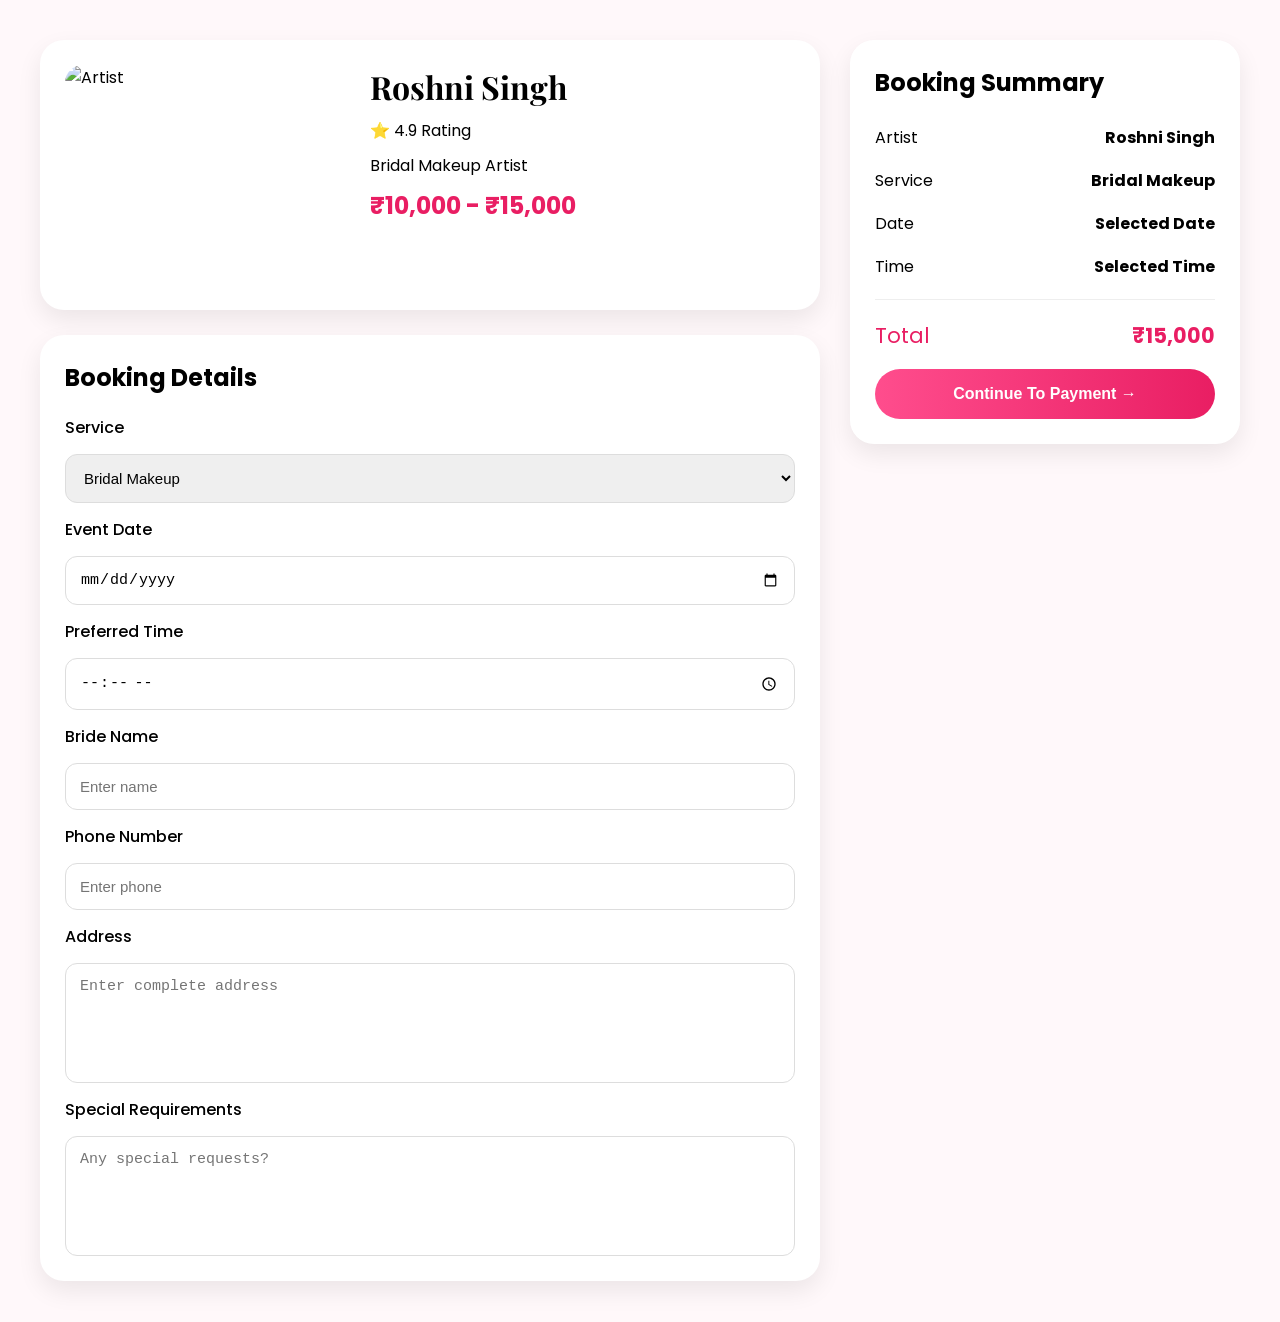
==== Project/checkout.html @ f3d64a3c "Add files via upload" ====
<!DOCTYPE html>
<html lang="en">
<head>
<meta charset="UTF-8">
<meta name="viewport" content="width=device-width, initial-scale=1.0">

<title>Checkout - Glam Bar</title>

<link href="https://fonts.googleapis.com/css2?family=Playfair+Display:wght@600;700&family=Poppins:wght@300;400;500;600&display=swap" rel="stylesheet">

<style>
    :root{
    --primary:#e91e63;
    --secondary:#ff4d8d;
    --bg:#fff8fa;
}

*{
    margin:0;
    padding:0;
    box-sizing:border-box;
}

body{
    font-family:'Poppins',sans-serif;
    background:var(--bg);
}

.checkout-container{
    max-width:1400px;
    margin:auto;
    padding:40px;

    display:grid;
    grid-template-columns:2fr 1fr;
    gap:30px;
}

.artist-card,
.form-card,
.summary-card{
    background:white;
    border-radius:24px;
    padding:25px;
    box-shadow:0 10px 25px rgba(0,0,0,.08);
}

.artist-card{
    display:flex;
    gap:25px;
    margin-bottom:25px;
}

.artist-card img{
    width:280px;
    height:220px;
    object-fit:cover;
    border-radius:18px;
}

.artist-info h1{
    font-family:'Playfair Display',serif;
    margin-bottom:10px;
}

.artist-info p{
    margin-bottom:10px;
}

.artist-price{
    color:var(--primary);
    font-size:1.5rem;
    font-weight:bold;
}

.form-card h2{
    margin-bottom:20px;
}

form{
    display:flex;
    flex-direction:column;
    gap:14px;
}

label{
    font-weight:500;
}

input,
select,
textarea{
    padding:14px;
    border:1px solid #ddd;
    border-radius:12px;
    font-size:15px;
}

textarea{
    min-height:120px;
    resize:none;
}

.summary-card{
    height:fit-content;
    position:sticky;
    top:20px;
}

.summary-card h2{
    margin-bottom:25px;
}

.summary-row{
    display:flex;
    justify-content:space-between;
    margin-bottom:18px;
}

.total{
    font-size:1.3rem;
    color:var(--primary);
}

hr{
    border:none;
    border-top:1px solid #eee;
    margin:20px 0;
}

.payment-btn{
    width:100%;
    border:none;

    background:linear-gradient(
    90deg,
    var(--secondary),
    var(--primary)
    );

    color:white;

    padding:16px;

    border-radius:40px;

    cursor:pointer;

    font-size:16px;
    font-weight:600;
}

.payment-btn:hover{
    opacity:.9;
}

@media(max-width:900px){

.checkout-container{
    grid-template-columns:1fr;
}

.artist-card{
    flex-direction:column;
}

.artist-card img{
    width:100%;
}

}
</style>
</head>

<body>

<div class="checkout-container">

    <!-- LEFT SIDE -->

    <div class="booking-section">

        <div class="artist-card">

            <img src="../services images/1.jpeg" alt="Artist">

            <div class="artist-info">

                <h1>Roshni Singh</h1>

                <p>⭐ 4.9 Rating</p>

                <p>Bridal Makeup Artist</p>

                <p class="artist-price">
                    ₹10,000 - ₹15,000
                </p>

            </div>

        </div>

        <div class="form-card">

            <h2>Booking Details</h2>

            <form>

                <label>Service</label>

                <select>
                    <option>Bridal Makeup</option>
                    <option>Hair Styling</option>
                    <option>Saree Draping</option>
                    <option>Nail Styling</option>
                </select>

                <label>Event Date</label>
                <input type="date">

                <label>Preferred Time</label>
                <input type="time">

                <label>Bride Name</label>
                <input type="text" placeholder="Enter name">

                <label>Phone Number</label>
                <input type="tel" placeholder="Enter phone">

                <label>Address</label>
                <textarea placeholder="Enter complete address"></textarea>

                <label>Special Requirements</label>
                <textarea placeholder="Any special requests?"></textarea>

            </form>

        </div>

    </div>

    <!-- RIGHT SIDE -->

    <div class="summary-card">

        <h2>Booking Summary</h2>

        <div class="summary-row">
            <span>Artist</span>
            <strong>Roshni Singh</strong>
        </div>

        <div class="summary-row">
            <span>Service</span>
            <strong>Bridal Makeup</strong>
        </div>

        <div class="summary-row">
            <span>Date</span>
            <strong>Selected Date</strong>
        </div>

        <div class="summary-row">
            <span>Time</span>
            <strong>Selected Time</strong>
        </div>

        <hr>

        <div class="summary-row total">
            <span>Total</span>
            <strong>₹15,000</strong>
        </div>

        <button class="payment-btn">
            Continue To Payment →
        </button>

    </div>

</div>

</body>
</html>
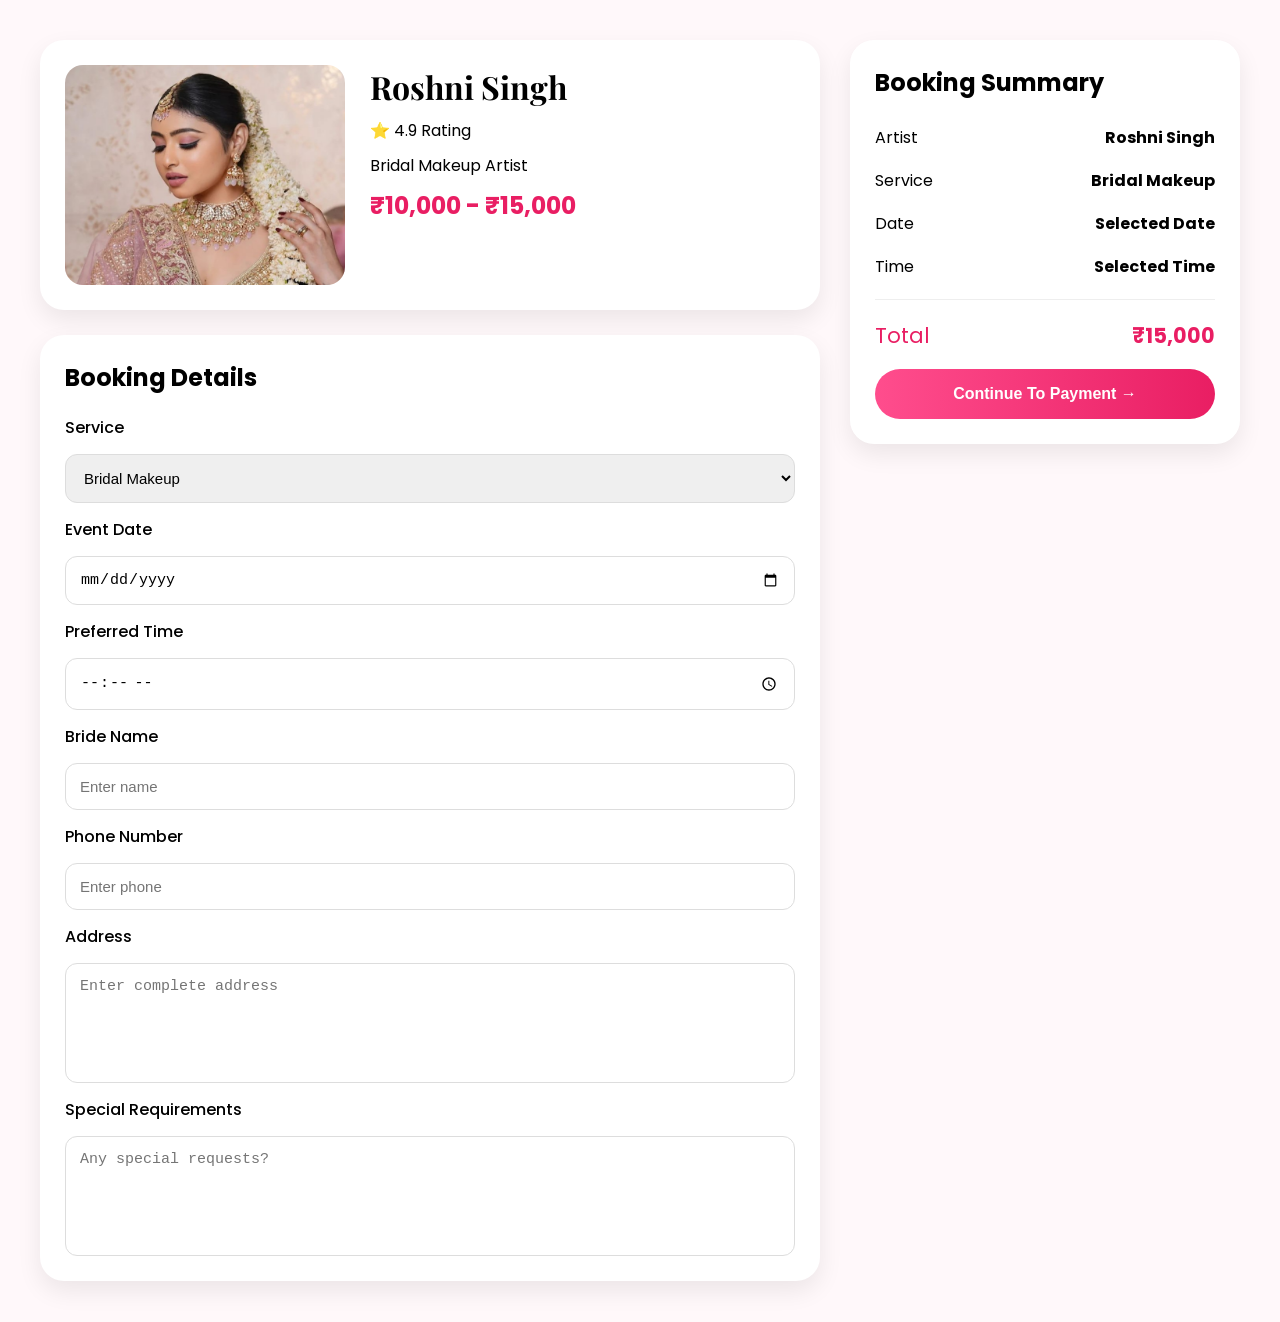
==== commit 6f896c6f: "Refactor checkout.html structure and styles" ====
--- a/Project/checkout.html
+++ b/Project/checkout.html
@@ -182,7 +182,7 @@
 
         <div class="artist-card">
 
-            <img src="../services images/1.jpeg" alt="Artist">
+            <img src="services images/1.jpeg" alt="Artist">
 
             <div class="artist-info">
 
@@ -281,4 +281,4 @@
 </div>
 
 </body>
-</html>+</html>
